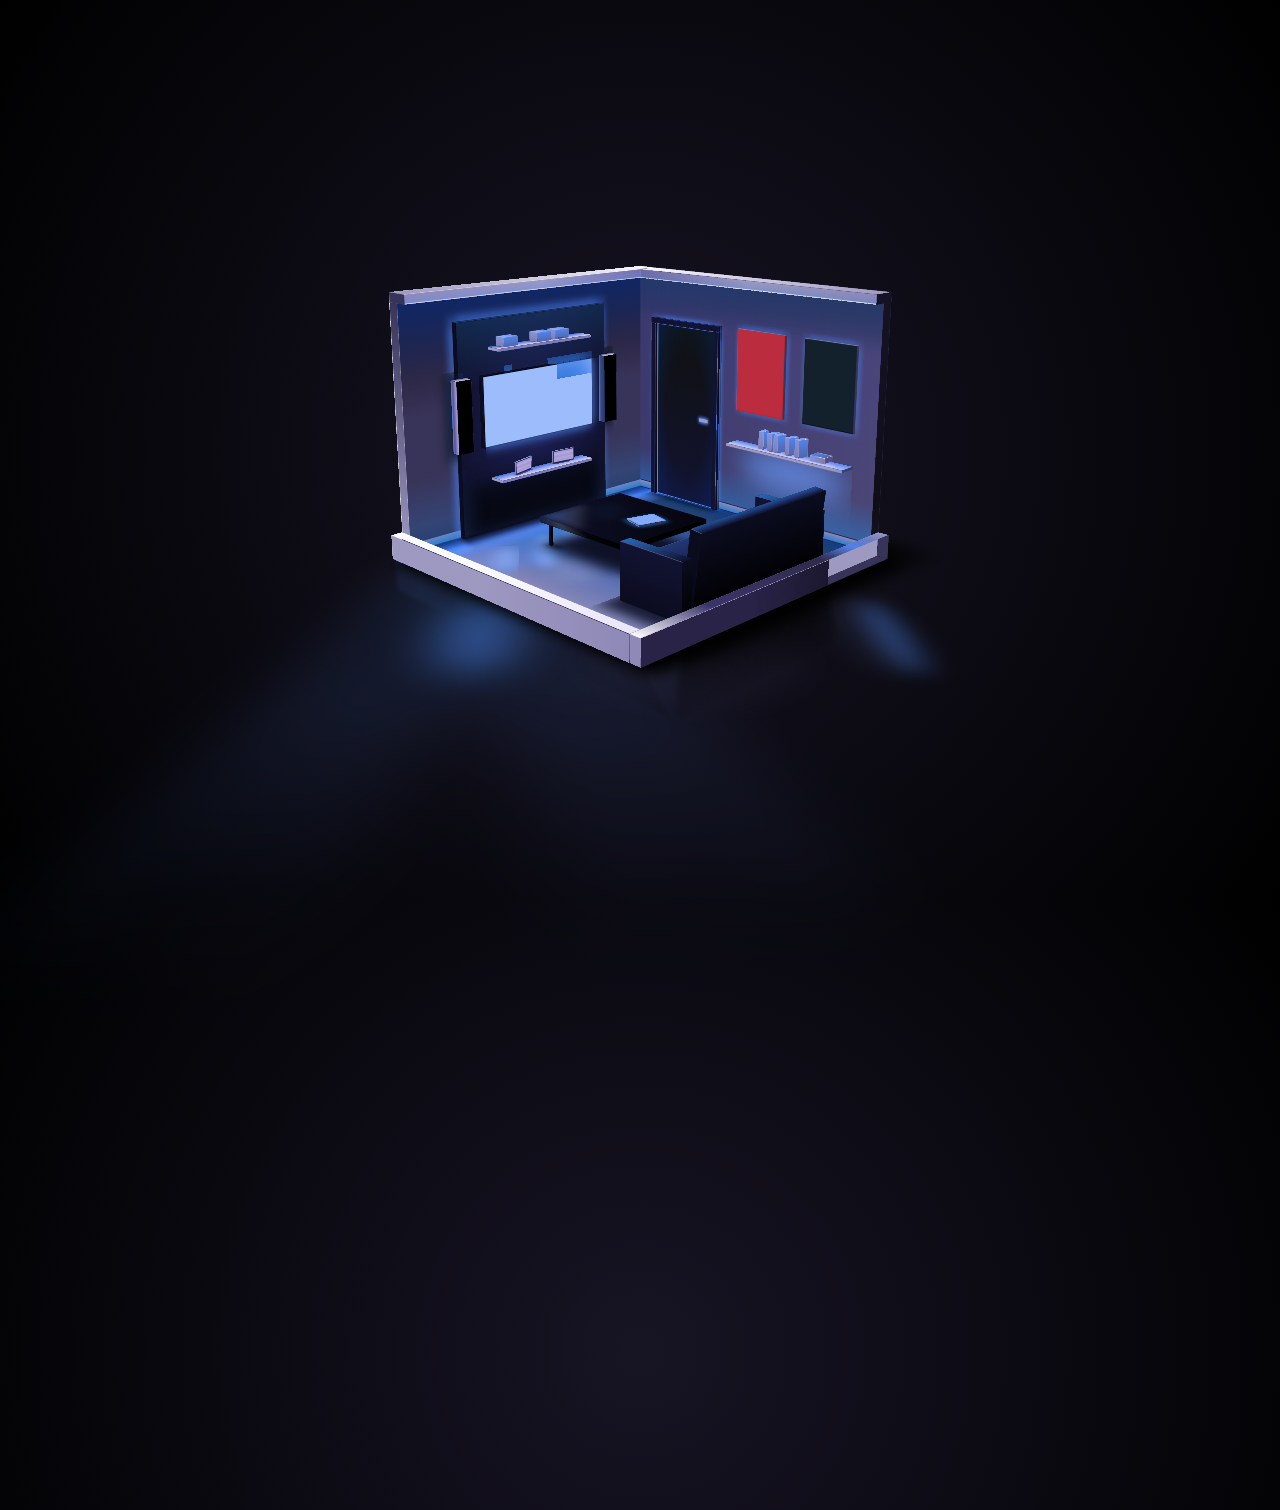
==== index.html @ 9983c325 "Actualizacion de estructura" ====
<!DOCTYPE html>
<html lang="en">
<head>
    <meta charset="UTF-8">
    <meta http-equiv="X-UA-Compatible" content="IE=edge">
    <meta name="viewport" content="width=device-width, initial-scale=1.0">
    <title> Bedroom </title>
    <link rel="stylesheet" href="style.css">
</head>

<body>
    <div class="house" id="h"> 
        <div class="h-lights">
          <div class="h-light"></div>
          <div class="h-light"></div>
          <div class="h-light"></div>
          <div class="h-light"></div>
          <div class="h-light"></div>
          <div class="h-light"></div>
        </div>
        <div class="h-shadow"></div>
        <div class="alt">
          <div class="alt__front face"> </div>
          <div class="alt__back face"> </div>
          <div class="alt__right face"> </div>
          <div class="alt__left face"> </div>
          <div class="alt__top face"> 
            <div class="light"></div>
            <div class="light"></div>
            <div class="light"></div>
            <div class="light"></div>
            <div class="light"></div>
            <div class="light"></div>
            <div class="light"></div>
            <div class="light"></div>
            <div class="light"></div>
          </div>
          <div class="alt__bottom face"> </div>
        </div>
        <div class="alb">
          <div class="alb__front face"> </div>
          <div class="alb__back face"> </div>
          <div class="alb__right face"> </div>
          <div class="alb__left face"> </div>
          <div class="alb__top face"> </div>
          <div class="alb__bottom face"> </div>
        </div>
        <div class="arb">
          <div class="arb__front face"> </div>
          <div class="arb__back face"> </div>
          <div class="arb__right face"> </div>
          <div class="arb__left face"> </div>
          <div class="arb__top face"> </div>
          <div class="arb__bottom face"> </div>
        </div>
        <div class="blt">
          <div class="blt__front face"> </div>
          <div class="blt__back face"> </div>
          <div class="blt__right face"> </div>
          <div class="blt__left face"> </div>
          <div class="blt__top face"> </div>
          <div class="blt__bottom face"> </div>
        </div>
        <div class="blt2">
          <div class="blt2__front face"> </div>
          <div class="blt2__back face"> </div>
          <div class="blt2__right face"> </div>
          <div class="blt2__left face"> </div>
          <div class="blt2__top face"> </div>
          <div class="blt2__bottom face"> </div>
        </div>
        <div class="blb">
          <div class="blb__front face"> </div>
          <div class="blb__back face"> </div>
          <div class="blb__right face"> </div>
          <div class="blb__left face"> </div>
          <div class="blb__top face"> </div>
          <div class="blb__bottom face"> </div>
        </div>
        <div class="blb2">
          <div class="blb2__front face"> </div>
          <div class="blb2__back face"> </div>
          <div class="blb2__right face"> </div>
          <div class="blb2__left face"> </div>
          <div class="blb2__top face"> </div>
          <div class="blb2__bottom face"> </div>
        </div>
        <div class="puerta-c">
          <div class="puerta">
            <div class="puerta__front face"> </div>
            <div class="puerta__back face"> </div>
            <div class="puerta__right face"> </div>
            <div class="puerta__left face"> </div>
            <div class="puerta__top face"> </div>
            <div class="puerta__bottom face"> </div>
          </div>
          <div class="puerta-l">
            <div class="puerta-l__front face"> </div>
            <div class="puerta-l__back face"> </div>
            <div class="puerta-l__right face"> </div>
            <div class="puerta-l__left face"> </div>
            <div class="puerta-l__top face"> </div>
            <div class="puerta-l__bottom face"> </div>
          </div>
          <div class="puerta-r">
            <div class="puerta-r__front face"> </div>
            <div class="puerta-r__back face"> </div>
            <div class="puerta-r__right face"> </div>
            <div class="puerta-r__left face"> </div>
            <div class="puerta-r__top face"> </div>
            <div class="puerta-r__bottom face"> </div>
          </div>
          <div class="puerta-t">
            <div class="puerta-t__front face"> </div>
            <div class="puerta-t__back face"> </div>
            <div class="puerta-t__right face"> </div>
            <div class="puerta-t__left face"> </div>
            <div class="puerta-t__top face"> </div>
            <div class="puerta-t__bottom face"> </div>
          </div>
        </div>
        <div class="cuadro-l">
          <div class="cuadro-l__front face"> </div>
          <div class="cuadro-l__back face"> </div>
          <div class="cuadro-l__right face"> </div>
          <div class="cuadro-l__left face"> </div>
          <div class="cuadro-l__top face"> </div>
          <div class="cuadro-l__bottom face"> </div>
        </div>
        <div class="cuadro-r">
          <div class="cuadro-r__front face"> </div>
          <div class="cuadro-r__back face"> </div>
          <div class="cuadro-r__right face"> </div>
          <div class="cuadro-r__left face"> </div>
          <div class="cuadro-r__top face"> </div>
          <div class="cuadro-r__bottom face"> </div>
        </div>
        <div class="librero">
          <div class="librero__front face"> </div>
          <div class="librero__back face"> </div>
          <div class="librero__right face"> </div>
          <div class="librero__left face"> </div>
          <div class="librero__top face"> </div>
          <div class="librero__bottom face">    </div>
        </div>
        <div class="libros"> 
          <div class="libro">
            <div class="libro__front face"> </div>
            <div class="libro__back face"> </div>
            <div class="libro__right face"> </div>
            <div class="libro__left face"> </div>
            <div class="libro__top face"> </div>
            <div class="libro__bottom face"> </div>
          </div>
          <div class="libro">
            <div class="libro__front face"> </div>
            <div class="libro__back face"> </div>
            <div class="libro__right face"> </div>
            <div class="libro__left face"> </div>
            <div class="libro__top face"> </div>
            <div class="libro__bottom face"> </div>
          </div>
          <div class="libro">
            <div class="libro__front face"> </div>
            <div class="libro__back face"> </div>
            <div class="libro__right face"> </div>
            <div class="libro__left face"> </div>
            <div class="libro__top face"> </div>
            <div class="libro__bottom face"> </div>
          </div>
          <div class="libro">
            <div class="libro__front face"> </div>
            <div class="libro__back face"> </div>
            <div class="libro__right face"> </div>
            <div class="libro__left face"> </div>
            <div class="libro__top face"> </div>
            <div class="libro__bottom face"> </div>
          </div>
          <div class="libro">
            <div class="libro__front face"> </div>
            <div class="libro__back face"> </div>
            <div class="libro__right face"> </div>
            <div class="libro__left face"> </div>
            <div class="libro__top face"> </div>
            <div class="libro__bottom face"> </div>
          </div>
          <div class="libro">
            <div class="libro__front face"> </div>
            <div class="libro__back face"> </div>
            <div class="libro__right face"> </div>
            <div class="libro__left face"> </div>
            <div class="libro__top face"> </div>
            <div class="libro__bottom face"> </div>
          </div>
        </div>
        <div class="fotos"> 
          <div class="foto">
            <div class="foto__front face"> </div>
            <div class="foto__back face"> </div>
            <div class="foto__right face"> </div>
            <div class="foto__left face"> </div>
            <div class="foto__top face"> </div>
            <div class="foto__bottom face"> </div>
          </div>
          <div class="foto">
            <div class="foto__front face"> </div>
            <div class="foto__back face"> </div>
            <div class="foto__right face"> </div>
            <div class="foto__left face"> </div>
            <div class="foto__top face"> </div>
            <div class="foto__bottom face"> </div>
          </div>
        </div>
        <div class="cajas"> 
          <div class="caja">
            <div class="caja__front face"> </div>
            <div class="caja__back face"> </div>
            <div class="caja__right face"> </div>
            <div class="caja__left face"> </div>
            <div class="caja__top face"> </div>
            <div class="caja__bottom face"> </div>
          </div>
          <div class="caja">
            <div class="caja__front face"> </div>
            <div class="caja__back face"> </div>
            <div class="caja__right face"> </div>
            <div class="caja__left face"> </div>
            <div class="caja__top face"> </div>
            <div class="caja__bottom face"> </div>
          </div>
          <div class="caja">
            <div class="caja__front face"> </div>
            <div class="caja__back face"> </div>
            <div class="caja__right face"> </div>
            <div class="caja__left face"> </div>
            <div class="caja__top face"> </div>
            <div class="caja__bottom face"> </div>
          </div>
        </div>
        <div class="tv">
          <div class="tv__front face"> </div>
          <div class="tv__back face"> </div>
          <div class="tv__right face"> </div>
          <div class="tv__left face"> </div>
          <div class="tv__top face"> </div>
          <div class="tv__bottom face"> </div>
        </div>
        <div class="repisa-t">
          <div class="repisa-t__front face"> </div>
          <div class="repisa-t__back face"> </div>
          <div class="repisa-t__right face"> </div>
          <div class="repisa-t__left face"> </div>
          <div class="repisa-t__top face"> </div>
          <div class="repisa-t__bottom face"> </div>
        </div>
        <div class="repisa-b">
          <div class="repisa-b__front face"> </div>
          <div class="repisa-b__back face"> </div>
          <div class="repisa-b__right face"> </div>
          <div class="repisa-b__left face"> </div>
          <div class="repisa-b__top face"> </div>
          <div class="repisa-b__bottom face"> </div>
        </div>
        <div class="bocina-l">
          <div class="bocina-l__front face"> </div>
          <div class="bocina-l__back face"> </div>
          <div class="bocina-l__right face"> </div>
          <div class="bocina-l__left face"> </div>
          <div class="bocina-l__top face"> </div>
          <div class="bocina-l__bottom face"> </div>
        </div>
        <div class="bocina-r">
          <div class="bocina-r__front face"> </div>
          <div class="bocina-r__back face"> </div>
          <div class="bocina-r__right face"> </div>
          <div class="bocina-r__left face"> </div>
          <div class="bocina-r__top face"> </div>
          <div class="bocina-r__bottom face"> </div>
        </div>
        <div class="muro">
          <div class="muro__front face"> </div>
          <div class="muro__back face"> </div>
          <div class="muro__right face"> </div>
          <div class="muro__left face"> </div>
          <div class="muro__top face"> </div>
          <div class="muro__bottom face"> </div>
        </div>
        <div class="sillon-c">
          <div class="sillon-b">
            <div class="sillon-b__front face"> </div>
            <div class="sillon-b__back face"> </div>
            <div class="sillon-b__right face"> </div>
            <div class="sillon-b__left face"> </div>
            <div class="sillon-b__top face"> </div>
            <div class="sillon-b__bottom face"> </div>
          </div>
          <div class="sillon-t">
            <div class="sillon-t__front face"> </div>
            <div class="sillon-t__back face"> </div>
            <div class="sillon-t__right face"> </div>
            <div class="sillon-t__left face"> </div>
            <div class="sillon-t__top face"> </div>
            <div class="sillon-t__bottom face"> </div>
          </div>
          <div class="sillon-l">
            <div class="sillon-l__front face"> </div>
            <div class="sillon-l__back face"> </div>
            <div class="sillon-l__right face"> </div>
            <div class="sillon-l__left face"> </div>
            <div class="sillon-l__top face"> </div>
            <div class="sillon-l__bottom face"> </div>
          </div>
          <div class="sillon-r">
            <div class="sillon-r__front face"> </div>
            <div class="sillon-r__back face"> </div>
            <div class="sillon-r__right face"> </div>
            <div class="sillon-r__left face"> </div>
            <div class="sillon-r__top face"> </div>
            <div class="sillon-r__bottom face"> </div>
          </div>
        </div>
        <div class="mesa-c">
          <div class="mesa">
            <div class="mesa__front face"> </div>
            <div class="mesa__back face"> </div>
            <div class="mesa__right face"> </div>
            <div class="mesa__left face"> </div>
            <div class="mesa__top face"> </div>
            <div class="mesa__bottom face"> </div>
          </div>
          <div class="mesa-p">
            <div class="mesa-p__front face"> </div>
            <div class="mesa-p__back face"> </div>
            <div class="mesa-p__right face"> </div>
            <div class="mesa-p__left face"> </div>
            <div class="mesa-p__top face"> </div>
            <div class="mesa-p__bottom face"> </div>
          </div>
          <div class="mesa-p">
            <div class="mesa-p__front face"> </div>
            <div class="mesa-p__back face"> </div>
            <div class="mesa-p__right face"> </div>
            <div class="mesa-p__left face"> </div>
            <div class="mesa-p__top face"> </div>
            <div class="mesa-p__bottom face"> </div>
          </div>
          <div class="mesa-p">
            <div class="mesa-p__front face"> </div>
            <div class="mesa-p__back face"> </div>
            <div class="mesa-p__right face"> </div>
            <div class="mesa-p__left face"> </div>
            <div class="mesa-p__top face"> </div>
            <div class="mesa-p__bottom face"> </div>
          </div>
          <div class="mesa-p">
            <div class="mesa-p__front face"> </div>
            <div class="mesa-p__back face"> </div>
            <div class="mesa-p__right face"> </div>
            <div class="mesa-p__left face"> </div>
            <div class="mesa-p__top face"> </div>
            <div class="mesa-p__bottom face"> </div>
          </div>
          <div class="mesa-shadow"></div>
        </div>
        <div class="tablet">
          <div class="tablet__front face"> </div>
          <div class="tablet__back face"> </div>
          <div class="tablet__right face"> </div>
          <div class="tablet__left face"> </div>
          <div class="tablet__top face"> </div>
          <div class="tablet__bottom face">    </div>
        </div>
      </div>

      <script src="script.js" defer></script>
</body>
</html>
---- style.css ----
*, *::after, *::before {
    margin: 0;
    padding: 0;
    box-sizing: border-box;
    user-select: none;
    transform-style: preserve-3d;
    -webkit-tap-highlight-color: transparent;
}
/* Generic */
body {
    display: flex;
    justify-content: center;
    align-items: center;
    width: 100%;
    height: 100vh;
    overflow: hidden;
    cursor: pointer;
    background-image: radial-gradient(circle, #171424, #000);
}
.face {
    position: absolute;
}
/***************/
.house {
    position: absolute;
    width: 28vw;
    height: 28vw;
    transform: perspective(90vw) rotateX(75deg) rotateZ(45deg) translateZ(-9vw);
}
.h-shadow {
    position: absolute;
    top: 0;
    left: 0;
    width: 100%;
    height: 100%;
    box-shadow: 1.5vw -3vw 3vw #000, 1.5vw 0.5vw 1.5vw #000;
}
.h-lights {
    position: absolute;
    top: 50%;
    left: 50%;
    transform: translateX(-50%) translateY(-50%);
    width: 45vw;
    height: 45vw;
}
.h-light {
    position: absolute;
}
.h-light:nth-of-type(1) {
    bottom: 5vw;
    right: 0;
    width: 14vw;
    height: 14vw;
    border-radius: 50%;
    background-image: radial-gradient(#1b182a, transparent);
    filter: blur(1vw);
}
.h-light:nth-of-type(2) {
    bottom: 18vw;
    right: -1vw;
    width: 2vw;
    height: 12vw;
    border-radius: 50%;
    transform: rotateZ(-50deg);
    background-image: radial-gradient(rgba(81, 137, 251, .45) 50%, rgba(40, 125, 210, .45), transparent);
    box-shadow: -1vw -1vw 2vw 1vw rgba(131, 171, 252, .1);
    filter: blur(1vw);
}
.h-light:nth-of-type(3) {
    bottom: -2vw;
    right: 17vw;
    width: 5vw;
    height: 12vw;
    border-radius: 50%;
    transform: rotateZ(-50deg);
    background-image: radial-gradient(rgba(81, 137, 251, .5) 50%, rgba(40, 125, 210, .5), transparent);
    filter: blur(2vw);
}
.h-light:nth-of-type(3)::before, .h-light:nth-of-type(3)::after {
    content: '';
    position: absolute;
    width: 200%;
    top: -6vw;
    height: 400%;
    background-image: linear-gradient(to bottom, rgba(40, 125, 210, .1), rgba(81, 137, 251, .1), transparent);
    border-top-left-radius: 10vw;
    border-top-right-radius: 10vw;
    filter: blur(1.5vw);
}
.h-light:nth-of-type(3)::before {
    right: -50%;
    transform-origin: top right;
    transform: rotateZ(15deg);
    box-shadow: -2vw -2vw 0 rgba(81, 137, 251, .075);
}
.h-light:nth-of-type(3)::after {
    left: -50%;
    transform-origin: top left;
    transform: rotateZ(-15deg);
    box-shadow: 2vw -2vw 0 rgba(81, 137, 251, .075);
}
.h-light:nth-of-type(4) {
    bottom: 5vw;
    left: 8vw;
    width: 28vw;
    height: 4vw;
    transform-origin: top left;
    transform: skewX(58deg);
    background-image: linear-gradient(to right, rgba(81, 137, 251, .075) 10%, transparent 25%, transparent, rgba(0, 0, 0, .15));
    filter: blur(0.25vw);
}
.h-light:nth-of-type(6) {
    bottom: 14vw;
    right: 2vw;
    width: 8vw;
    height: 16vw;
    transform-origin: bottom left;
    transform: skewY(49deg);
    background-image: linear-gradient(to left, rgba(0, 0, 0, .1), rgba(0, 0, 0, .7));
    filter: blur(0.35vw);
}
/***************/
/***************/
.alt {
    position: absolute;
    left: 0;
    top: 0;
    width: 27vw;
    height: 27vw;
}
.alt__front {
    width: 27vw;
    height: 0.5vw;
    transform-origin: bottom left;
    transform: rotateX(-90deg) translateZ(26.5vw);
}
.alt__back {
    width: 27vw;
    height: 0.5vw;
    transform-origin: top left;
    transform: rotateX(-90deg) rotateY(180deg) translateX(-27vw) translateY(-0.5vw);
}
.alt__right {
    width: 27vw;
    height: 0.5vw;
    transform-origin: top left;
    transform: rotateY(90deg) rotateZ(-90deg) translateZ(27vw) translateX(-27vw) translateY(-0.5vw);
}
.alt__left {
    width: 27vw;
    height: 0.5vw;
    transform-origin: top left;
    transform: rotateY(-90deg) rotateZ(90deg) translateY(-0.5vw);
}
.alt__top {
    width: 27vw;
    height: 27vw;
    transform-origin: top left;
    transform: translateZ(0.5vw);
}
.alt__bottom {
    width: 27vw;
    height: 27vw;
    transform-origin: top left;
    transform: rotateY(180deg) translateX(-27vw);
}
.alt__front {
    background-color: #9e99c1;
}
.alt__back {
    background-color: #383358;
}
.alt__right {
    background-color: #383358;
}
.alt__left {
    background-color: #fbfafe;
}
.alt__top {
    background-image: linear-gradient(to bottom, #0b0c1f, #383358, #9e99c1);
}
.alt__top .light:nth-of-type(1) {
    position: absolute;
    height: 100%;
    width: 100%;
    background-image: linear-gradient(to bottom, rgba(20, 61, 103, .75), rgba(81, 137, 251, .75), transparent);
}
.alt__top .light:nth-of-type(2) {
    position: absolute;
    left: 4vw;
    height: 100%;
    width: 6vw;
    background-image: linear-gradient(to bottom, transparent 20%, rgba(40, 125, 210, .75), rgba(81, 137, 251, .25) 80%);
    filter: blur(0.1vw);
}
.alt__top .light:nth-of-type(3) {
    position: absolute;
    bottom: 10vw;
    left: 5vw;
    width: 6vw;
    height: 3vw;
    border-radius: 50%;
    transform: rotateZ(42deg);
    background-image: radial-gradient(rgba(131, 171, 252, .75) 50%, rgba(32, 99, 167, .75));
    filter: blur(0.55vw);
}
.alt__top .light:nth-of-type(4) {
    position: absolute;
    bottom: 7vw;
    left: 4vw;
    width: 8.5vw;
    height: 2vw;
    border-radius: 50%;
    transform: rotateZ(40deg);
    background-image: radial-gradient(rgba(131, 171, 252, .75) 50%, rgba(32, 99, 167, .75));
    filter: blur(0.55vw);
}
.alt__top .light:nth-of-type(5) {
    position: absolute;
    bottom: 3.5vw;
    left: 4.5vw;
    width: 6vw;
    height: 2vw;
    border-radius: 50%;
    transform: rotateZ(40deg);
    background-image: radial-gradient(rgba(141, 178, 252, .75) 50%, rgba(32, 99, 167, .75));
    filter: blur(0.75vw);
}
.alt__top .light:nth-of-type(6) {
    position: absolute;
    bottom: 3vw;
    left: 0.5vw;
    width: 4vw;
    height: 2vw;
    border-radius: 50%;
    transform: rotateZ(40deg);
    background-image: radial-gradient(rgba(141, 178, 252, .75) 50%, rgba(32, 99, 167, .75));
    filter: blur(0.35vw);
}
.alt__top .light:nth-of-type(7) {
    position: absolute;
    bottom: 0;
    left: 0;
    width: 100%;
    height: 100%;
    background-image: linear-gradient(to right, #000, #5189fb 10%, transparent 20%);
}
.alt__top .light:nth-of-type(7)::before {
    content: '';
    position: absolute;
    width: 20%;
    height: 100%;
    background-image: linear-gradient(to right, rgba(5, 70, 199, .6), transparent 60%);
}
.alt__top .light:nth-of-type(7)::after {
    content: '';
    position: absolute;
    width: 100%;
    height: 20%;
    background-image: linear-gradient(to bottom, rgba(6, 78, 224, .5), transparent 60%);
}
.alt__top .light:nth-of-type(8) {
    position: absolute;
    bottom: 5vw;
    left: 10vw;
    width: 6vw;
    height: 4vw;
    border-radius: 50%;
    transform: rotateZ(40deg);
    background-image: radial-gradient(rgba(255, 255, 255, .1) 50%, rgba(128, 121, 174, .1));
    filter: blur(0.8vw);
}
.alt__bottom {
    background-color: #383358;
}
.alb {
    position: absolute;
    left: 0;
    bottom: 0;
    width: 27vw;
    height: 1vw;
}
.alb__front {
    width: 27vw;
    height: 2vw;
    transform-origin: bottom left;
    transform: rotateX(-90deg) translateZ(-1vw);
}
.alb__back {
    width: 27vw;
    height: 2vw;
    transform-origin: top left;
    transform: rotateX(-90deg) rotateY(180deg) translateX(-27vw) translateY(-2vw);
}
.alb__right {
    width: 1vw;
    height: 2vw;
    transform-origin: top left;
    transform: rotateY(90deg) rotateZ(-90deg) translateZ(27vw) translateX(-1vw) translateY(-2vw);
}
.alb__left {
    width: 1vw;
    height: 2vw;
    transform-origin: top left;
    transform: rotateY(-90deg) rotateZ(90deg) translateY(-2vw);
}
.alb__top {
    width: 27vw;
    height: 1vw;
    transform-origin: top left;
    transform: translateZ(2vw);
}
.alb__bottom {
    width: 27vw;
    height: 1vw;
    transform-origin: top left;
    transform: rotateY(180deg) translateX(-27vw);
}
.alb__front {
    background-image: linear-gradient(to right, #9e99c1 40%, #8f89b7);
}
.alb__back {
    background-color: #383358;
}
.alb__right {
    background-color: #383358;
}
.alb__left {
    background-color: #fbfafe;
}
.alb__top {
    background-image: linear-gradient(to right, #fbfafe 40%, #eae5fa);
}
.alb__bottom {
    background-color: #383358;
}
.arb {
    position: absolute;
    right: 0;
    bottom: 0;
    width: 1vw;
    height: 28vw;
}
.arb__front {
    width: 1vw;
    height: 2vw;
    transform-origin: bottom left;
    transform: rotateX(-90deg) translateZ(26vw);
}
.arb__back {
    width: 1vw;
    height: 2vw;
    transform-origin: top left;
    transform: rotateX(-90deg) rotateY(180deg) translateX(-1vw) translateY(-2vw);
}
.arb__right {
    width: 28vw;
    height: 2vw;
    transform-origin: top left;
    transform: rotateY(90deg) rotateZ(-90deg) translateZ(1vw) translateX(-28vw) translateY(-2vw);
}
.arb__left {
    width: 28vw;
    height: 2vw;
    transform-origin: top left;
    transform: rotateY(-90deg) rotateZ(90deg) translateY(-2vw);
}
.arb__top {
    width: 1vw;
    height: 28vw;
    transform-origin: top left;
    transform: translateZ(2vw);
}
.arb__bottom {
    width: 1vw;
    height: 28vw;
    transform-origin: top left;
    transform: rotateY(180deg) translateX(-1vw);
}
.arb__front {
    background-color: #8f89b7;
}
.arb__back {
    background-color: #383358;
}
.arb__right {
    background-image: linear-gradient(to right, #282347 40%, #0f0e17);
}
.arb__left {
    background-color: #9e99c1;
}
.arb__top {
    background-image: linear-gradient(to top, #fbfafe, #3b3469 25%, #2e2a48 75%, #9e99c1);
}
.arb__top::before {
    content: '';
    position: absolute;
    width: 100%;
    height: 30%;
    top: 0;
    background-image: linear-gradient(to bottom, transparent, rgba(81, 137, 251, .85), transparent);
}
.arb__bottom {
    background-color: #383358;
}
/***************/
/***************/
.blt {
    position: absolute;
    left: 0;
    top: 0;
    width: 1vw;
    height: 27vw;
    transform: translateZ(0.5vw);
}
.blt__front {
    width: 1vw;
    height: 20vw;
    transform-origin: bottom left;
    transform: rotateX(-90deg) translateZ(7vw);
}
.blt__back {
    width: 1vw;
    height: 20vw;
    transform-origin: top left;
    transform: rotateX(-90deg) rotateY(180deg) translateX(-1vw) translateY(-20vw);
}
.blt__right {
    width: 27vw;
    height: 20vw;
    transform-origin: top left;
    transform: rotateY(90deg) rotateZ(-90deg) translateZ(1vw) translateX(-27vw) translateY(-20vw);
}
.blt__left {
    width: 27vw;
    height: 20vw;
    transform-origin: top left;
    transform: rotateY(-90deg) rotateZ(90deg) translateY(-20vw);
}
.blt__top {
    width: 1vw;
    height: 27vw;
    transform-origin: top left;
    transform: translateZ(20vw);
}
.blt__bottom {
    width: 1vw;
    height: 27vw;
    transform-origin: top left;
    transform: rotateY(180deg) translateX(-1vw);
}
.blt__front {
    background-image: linear-gradient(to bottom, #383358, #9e99c1);
}
.blt__back {
    background-color: #383358;
}
.blt__right {
    background-image: linear-gradient(to bottom, #151225, #383358, #383358 90%, #242040);
}
.blt__right::before {
    content: '';
    position: absolute;
    bottom: 0;
    width: 100%;
    height: 0.75vw;
    background-image: linear-gradient(to bottom, #8f89b7, #287dd2);
    border-top: 0.1vw solid #282347;
    border-bottom: 0.1vw solid #282347;
}
.blt__right::after {
    content: '';
    position: absolute;
    width: 100%;
    height: 100%;
    background-image: linear-gradient(to bottom, rgba(6, 78, 224, .35), transparent 30%, transparent 70%, rgba(40, 125, 210, .35));
}
.blt__left {
    background-color: #fbfafe;
}
.blt__bottom {
    background-color: #383358;
}
.blt2 {
    position: absolute;
    left: 0;
    top: 0;
    width: 2vw;
    height: 27vw;
    transform: translateZ(20.5vw);
}
.blt2__front {
    width: 2vw;
    height: 0.75vw;
    transform-origin: bottom left;
    transform: rotateX(-90deg) translateZ(26.25vw);
}
.blt2__back {
    width: 2vw;
    height: 0.75vw;
    transform-origin: top left;
    transform: rotateX(-90deg) rotateY(180deg) translateX(-2vw) translateY(-0.75vw);
}
.blt2__right {
    width: 27vw;
    height: 0.75vw;
    transform-origin: top left;
    transform: rotateY(90deg) rotateZ(-90deg) translateZ(2vw) translateX(-27vw) translateY(-0.75vw);
}
.blt2__left {
    width: 27vw;
    height: 0.75vw;
    transform-origin: top left;
    transform: rotateY(-90deg) rotateZ(90deg) translateY(-0.75vw);
}
.blt2__top {
    width: 2vw;
    height: 27vw;
    transform-origin: top left;
    transform: translateZ(0.75vw);
}
.blt2__bottom {
    width: 2vw;
    height: 27vw;
    transform-origin: top left;
    transform: rotateY(180deg) translateX(-2vw);
}
.blt2__front {
    background-color: #383358;
}
.blt2__back {
    background-color: #383358;
}
.blt2__right {
    background-image: linear-gradient(to right, #8f89b7, #9e99c1, #7169a4);
}
.blt2__right::before {
    content: '';
    position: absolute;
    width: 100%;
    height: 100%;
    bottom: 0;
    border-bottom: 0.1vw solid rgba(251, 250, 254, .75);
    background-image: linear-gradient(to top, rgba(81, 137, 251, .35), transparent);
}
.blt2__left {
    background-color: #fbfafe;
}
.blt2__top {
    background-image: linear-gradient(to top, #9e99c1, #fbfafe);
}
.blt2__bottom {
    background-color: #383358;
}
.blb {
    position: absolute;
    left: 1vw;
    top: 0;
    width: 26vw;
    height: 1vw;
    transform: translateZ(0.5vw);
}
.blb__front {
    width: 26vw;
    height: 20vw;
    transform-origin: bottom left;
    transform: rotateX(-90deg) translateZ(-19vw);
}
.blb__back {
    width: 26vw;
    height: 20vw;
    transform-origin: top left;
    transform: rotateX(-90deg) rotateY(180deg) translateX(-26vw) translateY(-20vw);
}
.blb__right {
    width: 1vw;
    height: 20vw;
    transform-origin: top left;
    transform: rotateY(90deg) rotateZ(-90deg) translateZ(26vw) translateX(-1vw) translateY(-20vw);
}
.blb__left {
    width: 1vw;
    height: 20vw;
    transform-origin: top left;
    transform: rotateY(-90deg) rotateZ(90deg) translateY(-20vw);
}
.blb__top {
    width: 26vw;
    height: 1vw;
    transform-origin: top left;
    transform: translateZ(20vw);
}
.blb__bottom {
    width: 26vw;
    height: 1vw;
    transform-origin: top left;
    transform: rotateY(180deg) translateX(-26vw);
}
.blb__front {
    background-image: linear-gradient(to bottom, #4b4572, #595388 20%, #4b4572);
}
.blb__front::before {
    content: '';
    position: absolute;
    width: 100%;
    height: 100%;
    background-image: linear-gradient(to bottom, rgba(40, 125, 210, .25), transparent 20%, transparent 80%, rgba(40, 125, 210, .5)), linear-gradient(to right, rgba(31, 33, 88, .35), transparent), linear-gradient(to bottom, rgba(31, 33, 88, .35), transparent), linear-gradient(to bottom, rgba(0, 0, 0, .5), transparent 20%, transparent 80%, rgba(40, 125, 210, .25));
}
.blb__front::after {
    content: '';
    position: absolute;
    bottom: 0;
    width: 100%;
    height: 0.75vw;
    background-image: linear-gradient(to bottom, #8f89b7, #287dd2);
    border-top: 0.1vw solid #282347;
    border-bottom: 0.1vw solid #282347;
}
.blb__back {
    background-color: #383358;
}
.blb__right {
    background-image: linear-gradient(to bottom, #151225, #0f0e17 80%, #151225);
}
.blb__bottom {
    background-color: #383358;
}
.blb2 {
    position: absolute;
    left: 2vw;
    top: 0;
    width: 25vw;
    height: 1vw;
    transform: translateZ(20.5vw);
}
.blb2__front {
    width: 25vw;
    height: 0.75vw;
    transform-origin: bottom left;
    transform: rotateX(-90deg) translateZ(1.25vw);
}
.blb2__back {
    width: 25vw;
    height: 0.75vw;
    transform-origin: top left;
    transform: rotateX(-90deg) rotateY(180deg) translateX(-25vw) translateY(-0.75vw);
}
.blb2__right {
    width: 2vw;
    height: 0.75vw;
    transform-origin: top left;
    transform: rotateY(90deg) rotateZ(-90deg) translateZ(25vw) translateX(-2vw) translateY(-0.75vw);
}
.blb2__left {
    width: 2vw;
    height: 0.75vw;
    transform-origin: top left;
    transform: rotateY(-90deg) rotateZ(90deg) translateY(-0.75vw);
}
.blb2__top {
    width: 25vw;
    height: 2vw;
    transform-origin: top left;
    transform: translateZ(0.75vw);
}
.blb2__bottom {
    width: 25vw;
    height: 2vw;
    transform-origin: top left;
    transform: rotateY(180deg) translateX(-25vw);
}
.blb2__front {
    background-image: linear-gradient(to right, #7169a4, #9e99c1, #8f89b7);
}
.blb2__front::before {
    content: '';
    position: absolute;
    width: 100%;
    height: 100%;
    bottom: 0;
    border-bottom: 0.1vw solid rgba(251, 250, 254, .75);
    background-image: linear-gradient(to top, rgba(40, 125, 210, .25), transparent);
}
.blb2__back {
    background-color: #383358;
}
.blb2__right {
    background-color: #151225;
}
.blb2__left {
    background-color: #9e99c1;
}
.blb2__top {
    background-image: linear-gradient(to left, #9e99c1, #fbfafe);
}
.blb2__bottom {
    background-color: #383358;
}
/***************/
/***************/
.bocina-l, .bocina-r {
    position: absolute;
    left: 1.5vw;
    bottom: 5.25vw;
    width: 0.75vw;
    height: 1.5vw;
    transform: translateZ(8vw);
}
.bocina-l__front, .bocina-r__front {
    width: 0.75vw;
    height: 6vw;
    transform-origin: bottom left;
    transform: rotateX(-90deg) translateZ(-4.5vw);
}
.bocina-l__back, .bocina-r__back {
    width: 0.75vw;
    height: 6vw;
    transform-origin: top left;
    transform: rotateX(-90deg) rotateY(180deg) translateX(-0.75vw) translateY(-6vw);
}
.bocina-l__right, .bocina-r__right {
    width: 1.5vw;
    height: 6vw;
    transform-origin: top left;
    transform: rotateY(90deg) rotateZ(-90deg) translateZ(0.75vw) translateX(-1.5vw) translateY(-6vw);
}
.bocina-l__left, .bocina-r__left {
    width: 1.5vw;
    height: 6vw;
    transform-origin: top left;
    transform: rotateY(-90deg) rotateZ(90deg) translateY(-6vw);
}
.bocina-l__top, .bocina-r__top {
    width: 0.75vw;
    height: 1.5vw;
    transform-origin: top left;
    transform: translateZ(6vw);
}
.bocina-l__bottom, .bocina-r__bottom {
    width: 0.75vw;
    height: 1.5vw;
    transform-origin: top left;
    transform: rotateY(180deg) translateX(-0.75vw);
}
.bocina-l__right, .bocina-r__right {
    background-image: radial-gradient(#000, #000);
}
.bocina-l__top, .bocina-r__top {
    background-image: linear-gradient(to left, #d9d0f6, #9e99c1, #7169a4);
}
.bocina-l__bottom, .bocina-r__bottom {
    background-color: #383358;
}
.bocina-l__front {
    background-image: linear-gradient(to right, #5189fb, #595388 30%, #b7a5ed);
}
.bocina-l__back {
    background-image: linear-gradient(to right, #383358, #232038);
}
.bocina-l__back::before {
    content: '';
    position: absolute;
    width: 100%;
    height: 100%;
    background-image: linear-gradient(to right, rgba(81, 137, 251, .35) 65%, rgba(81, 137, 251, .95));
}
.bocina-l__left {
    background-color: #282347;
}
.bocina-l__left::before {
    content: '';
    position: absolute;
    top: -10%;
    left: 20%;
    width: 120%;
    height: 120%;
    background-image: linear-gradient(to left, rgba(7, 23, 39, .75), rgba(0, 0, 0, .75));
    filter: blur(0.5vw);
}
.bocina-r {
    top: 5.25vw;
}
.bocina-r__front {
    background-image: linear-gradient(to right, #383358, #0f0e17);
}
.bocina-r__front::before {
    content: '';
    position: absolute;
    width: 100%;
    height: 100%;
    background-image: linear-gradient(to left, rgba(81, 137, 251, .35) 65%, rgba(81, 137, 251, .95));
}
.bocina-r__back {
    background-image: linear-gradient(to right, #595388, #b7a5ed);
}
.bocina-r__left {
    background-color: #282347;
}
.bocina-r__left::before {
    content: '';
    position: absolute;
    top: -10%;
    left: -20%;
    width: 120%;
    height: 120%;
    background-image: linear-gradient(to right, rgba(7, 23, 39, .75), rgba(0, 0, 0, .75));
    filter: blur(0.5vw);
}
.repisa-t, .repisa-b {
    position: absolute;
    left: 1.5vw;
    top: 9vw;
    width: 1.5vw;
    height: 10vw;
    transform: translateZ(16vw);
}
.repisa-t__front, .repisa-b__front {
    width: 1.5vw;
    height: 0.25vw;
    transform-origin: bottom left;
    transform: rotateX(-90deg) translateZ(9.75vw);
}
.repisa-t__back, .repisa-b__back {
    width: 1.5vw;
    height: 0.25vw;
    transform-origin: top left;
    transform: rotateX(-90deg) rotateY(180deg) translateX(-1.5vw) translateY(-0.25vw);
}
.repisa-t__right, .repisa-b__right {
    width: 10vw;
    height: 0.25vw;
    transform-origin: top left;
    transform: rotateY(90deg) rotateZ(-90deg) translateZ(1.5vw) translateX(-10vw) translateY(-0.25vw);
}
.repisa-t__left, .repisa-b__left {
    width: 10vw;
    height: 0.25vw;
    transform-origin: top left;
    transform: rotateY(-90deg) rotateZ(90deg) translateY(-0.25vw);
}
.repisa-t__top, .repisa-b__top {
    width: 1.5vw;
    height: 10vw;
    transform-origin: top left;
    transform: translateZ(0.25vw);
}
.repisa-t__bottom, .repisa-b__bottom {
    width: 1.5vw;
    height: 10vw;
    transform-origin: top left;
    transform: rotateY(180deg) translateX(-1.5vw);
}
.repisa-t__front, .repisa-b__front {
    background-color: #9e99c1;
}
.repisa-t__back, .repisa-b__back {
    background-color: #fbfafe;
}
.repisa-t__right, .repisa-b__right {
    background-color: #8079ae;
}
.repisa-t__left, .repisa-b__left {
    background-color: #fbfafe;
}
.repisa-t__top, .repisa-b__top {
    background-color: #d9d0f6;
}
.repisa-t__top::before, .repisa-b__top::before {
    content: '';
    position: absolute;
    width: 100%;
    height: 100%;
    background-image: linear-gradient(to right, rgba(6, 78, 224, .75), transparent);
}
.repisa-t__bottom, .repisa-b__bottom {
    background-color: #383358;
}
.repisa-t__bottom::before, .repisa-b__bottom::before {
    content: '';
    position: absolute;
    width: 100%;
    height: 100%;
    background-image: linear-gradient(to right, rgba(6, 78, 224, .75), transparent);
}
.repisa-b {
    transform: translateZ(5vw);
}
.tv {
    position: absolute;
    left: 1.51vw;
    top: 8vw;
    width: 0.5vw;
    height: 12vw;
    transform: translateZ(8vw);
}
.tv__front {
    width: 0.5vw;
    height: 6vw;
    transform-origin: bottom left;
    transform: rotateX(-90deg) translateZ(6vw);
}
.tv__back {
    width: 0.5vw;
    height: 6vw;
    transform-origin: top left;
    transform: rotateX(-90deg) rotateY(180deg) translateX(-0.5vw) translateY(-6vw);
}
.tv__right {
    width: 12vw;
    height: 6vw;
    transform-origin: top left;
    transform: rotateY(90deg) rotateZ(-90deg) translateZ(0.5vw) translateX(-12vw) translateY(-6vw);
}
.tv__left {
    width: 12vw;
    height: 6vw;
    transform-origin: top left;
    transform: rotateY(-90deg) rotateZ(90deg) translateY(-6vw);
}
.tv__top {
    width: 0.5vw;
    height: 12vw;
    transform-origin: top left;
    transform: translateZ(6vw);
}
.tv__bottom {
    width: 0.5vw;
    height: 12vw;
    transform-origin: top left;
    transform: rotateY(180deg) translateX(-0.5vw);
}
.tv__front {
    background-color: #0b0c1f;
}
.tv__back {
    background-color: #0b0c1f;
}
.tv__right {
    background-color: #9cbcfc;
    border: 0.125vw solid #000;
    animation: pantalla-tv 0.25s infinite alternate;
}
.tv__right::before {
    content: '';
    position: absolute;
    width: 100%;
    height: 100%;
    box-shadow: 0.125vw 0.125vw 1vw rgba(81, 137, 251, .5), -0.125vw 0.125vw 1vw rgba(81, 137, 251, .5), 0.125vw -0.125vw 1vw rgba(81, 137, 251, .5), -0.125vw -0.125vw 1vw rgba(81, 137, 251, .5);
    background-image: url('https://rawcdn.githack.com/ricardoolivaalonso/Codepen/43200238c3177b02a97423fa6cc23f8bfcc5c105/Room/gif.gif');
    background-size: cover;
    background-repeat: no-repeat;
    background-position: bottom;
    opacity: 0.8;
}
.tv__left {
    display: flex;
    justify-content: center;
    align-items: center;
    background-color: #0b0c1f;
}
.tv__left::before {
    content: '';
    position: absolute;
    width: 13vw;
    height: 7vw;
    background-image: radial-gradient(rgba(36, 112, 188, .95), rgba(56, 121, 250, .95));
    filter: blur(1.25vw);
    animation: luz-tv 0.25s infinite alternate;
}
.tv__top {
    background-color: #0b0c1f;
}
.tv__bottom {
    background-color: #0b0c1f;
}
.librero {
    position: absolute;
    left: 13vw;
    top: 1vw;
    width: 12vw;
    height: 0.5vw;
    transform: translateZ(7vw);
}
.librero__front {
    width: 12vw;
    height: 0.25vw;
    transform-origin: bottom left;
    transform: rotateX(-90deg) translateZ(1.25vw);
}
.librero__back {
    width: 12vw;
    height: 0.25vw;
    transform-origin: top left;
    transform: rotateX(-90deg) rotateY(180deg) translateX(-12vw) translateY(-0.25vw);
}
.librero__right {
    width: 1.5vw;
    height: 0.25vw;
    transform-origin: top left;
    transform: rotateY(90deg) rotateZ(-90deg) translateZ(12vw) translateX(-1.5vw) translateY(-0.25vw);
}
.librero__left {
    width: 1.5vw;
    height: 0.25vw;
    transform-origin: top left;
    transform: rotateY(-90deg) rotateZ(90deg) translateY(-0.25vw);
}
.librero__top {
    width: 12vw;
    height: 1.5vw;
    transform-origin: top left;
    transform: translateZ(0.25vw);
}
.librero__bottom {
    width: 12vw;
    height: 1.5vw;
    transform-origin: top left;
    transform: rotateY(180deg) translateX(-12vw);
}
.librero__front {
    background-color: #9e99c1;
}
.librero__back {
    background-color: #383358;
}
.librero__back::before {
    content: '';
    position: absolute;
    width: 100%;
    height: 4vw;
    border-radius: 50%;
    background-image: radial-gradient(rgba(106, 154, 251, .7) 50%, rgba(32, 99, 167, .6), transparent);
    filter: blur(1.25vw);
}
.librero__right {
    background-color: #383358;
}
.librero__left {
    background-color: #9e99c1;
}
.librero__top {
    background-color: #d9d0f6;
}
.librero__top::before {
    content: '';
    position: absolute;
    width: 100%;
    height: 100%;
    background-image: linear-gradient(to bottom, rgba(31, 104, 249, .75), transparent);
}
.librero__bottom {
    background-color: #383358;
}
.librero__bottom::before {
    content: '';
    position: absolute;
    width: 100%;
    height: 100%;
    background-image: linear-gradient(to bottom, rgba(31, 104, 249, .75), transparent);
}
.libros {
    position: absolute;
}
.libro {
    position: absolute;
    top: 1vw;
    width: 0.5vw;
    height: 1vw;
    transform: translateZ(7.25vw);
}
.libro__front {
    width: 0.5vw;
    height: 1.5vw;
    transform-origin: bottom left;
    transform: rotateX(-90deg) translateZ(-0.5vw);
}
.libro__back {
    width: 0.5vw;
    height: 1.5vw;
    transform-origin: top left;
    transform: rotateX(-90deg) rotateY(180deg) translateX(-0.5vw) translateY(-1.5vw);
}
.libro__right {
    width: 1vw;
    height: 1.5vw;
    transform-origin: top left;
    transform: rotateY(90deg) rotateZ(-90deg) translateZ(0.5vw) translateX(-1vw) translateY(-1.5vw);
}
.libro__left {
    width: 1vw;
    height: 1.5vw;
    transform-origin: top left;
    transform: rotateY(-90deg) rotateZ(90deg) translateY(-1.5vw);
}
.libro__top {
    width: 0.5vw;
    height: 1vw;
    transform-origin: top left;
    transform: translateZ(1.5vw);
}
.libro__bottom {
    width: 0.5vw;
    height: 1vw;
    transform-origin: top left;
    transform: rotateY(180deg) translateX(-0.5vw);
}
.libro__front {
    background-image: linear-gradient(to bottom, #9e99c1, #8079ae);
}
.libro__front::before {
    content: '';
    position: absolute;
    width: 100%;
    height: 100%;
    background-image: linear-gradient(to bottom, rgba(81, 137, 251, .4), transparent);
}
.libro__back {
    background-color: #fbfafe;
}
.libro__right {
    background-color: #645c98;
}
.libro__right::before {
    content: '';
    position: absolute;
    width: 100%;
    height: 100%;
    background-image: linear-gradient(to bottom, rgba(81, 137, 251, .85), rgba(40, 125, 210, .35));
}
.libro__left {
    background-color: #9e99c1;
}
.libro__top {
    background-color: #d9d0f6;
}
.libro__top::before {
    content: '';
    position: absolute;
    width: 100%;
    height: 100%;
    background-image: linear-gradient(to bottom, rgba(81, 137, 251, .85), rgba(40, 125, 210, .35));
}
.libro__bottom {
    background-color: #554d85;
}
.libro:nth-of-type(1) {
    left: 16vw;
    transform-origin: left;
    transform: translateZ(7.25vw) rotateZ(-10deg);
}
.libro:nth-of-type(2) {
    left: 17vw;
    transform: translateZ(7.25vw) rotateZ(2deg);
}
.libro:nth-of-type(3) {
    left: 17.75vw;
    transform: translateZ(7.25vw) rotateZ(5deg);
}
.libro:nth-of-type(4) {
    left: 19vw;
    transform-origin: left;
    transform: translateZ(7.25vw) rotateZ(10deg);
}
.libro:nth-of-type(5) {
    left: 20vw;
    transform-origin: left;
    transform: translateZ(7.25vw) rotateZ(10deg);
}
.libro:nth-of-type(6) {
    left: 23vw;
    transform-origin: left;
    transform: translateZ(7.25vw) rotateY(-90deg);
}
.fotos {
    position: absolute;
}
.foto {
    position: absolute;
    width: 0.125vw;
    height: 2vw;
    left: 2vw;
    top: 11vw;
    transform: translateZ(5.26vw);
}
.foto__front {
    width: 0.125vw;
    height: 1.125vw;
    transform-origin: bottom left;
    transform: rotateX(-90deg) translateZ(1.125vw);
}
.foto__back {
    width: 0.125vw;
    height: 1.125vw;
    transform-origin: top left;
    transform: rotateX(-90deg) rotateY(180deg) translateX(-0.125vw) translateY(-1.125vw);
}
.foto__right {
    width: 2.25vw;
    height: 1.125vw;
    transform-origin: top left;
    transform: rotateY(90deg) rotateZ(-90deg) translateZ(0.125vw) translateX(-2.25vw) translateY(-1.125vw);
}
.foto__left {
    width: 2.25vw;
    height: 1.125vw;
    transform-origin: top left;
    transform: rotateY(-90deg) rotateZ(90deg) translateY(-1.125vw);
}
.foto__top {
    width: 0.125vw;
    height: 2.25vw;
    transform-origin: top left;
    transform: translateZ(1.125vw);
}
.foto__bottom {
    width: 0.125vw;
    height: 2.25vw;
    transform-origin: top left;
    transform: rotateY(180deg) translateX(-0.125vw);
}
.foto__front {
    background-image: linear-gradient(to bottom, #9e99c1, #8079ae);
}
.foto__front::before {
    content: '';
    position: absolute;
    width: 100%;
    height: 100%;
    background-image: linear-gradient(to bottom, rgba(81, 137, 251, .4), transparent);
}
.foto__back {
    background-color: #fbfafe;
}
.foto__right {
    display: flex;
    justify-content: center;
    align-items: center;
    background-color: #8f89b7;
    border: 0.15vw solid #1f2158;
}
.foto__right::before {
    content: '';
    position: absolute;
    width: 100%;
    height: 100%;
    background-image: repeating-linear-gradient(to bottom, #9e99c1 0.1vw, #b7a5ed 0.2vw);
}
.foto__left {
    background-color: #9e99c1;
}
.foto__top {
    background-color: #d9d0f6;
}
.foto__top::before {
    content: '';
    position: absolute;
    width: 100%;
    height: 100%;
    background-image: linear-gradient(to bottom, rgba(81, 137, 251, .85), rgba(40, 125, 210, .35));
}
.foto__bottom {
    background-color: #595388;
}
.foto__bottom::before {
    content: '';
    position: absolute;
    right: -100%;
    width: 400%;
    height: 100%;
    background-color: rgba(11, 12, 31, .75);
    filter: blur(0.15vw);
}
.foto:nth-of-type(1) {
    top: 10.5vw;
    transform: translateZ(5.26vw) rotateZ(5deg);
}
.foto:nth-of-type(2) {
    top: 15vw;
    transform: translateZ(5.26vw) rotateZ(-15deg);
}
.cajas {
    position: absolute;
}
.caja {
    position: absolute;
    width: 1vw;
    height: 1.5vw;
    left: 2vw;
    transform: translateZ(16.35vw);
}
.caja__front {
    width: 1vw;
    height: 0.75vw;
    transform-origin: bottom left;
    transform: rotateX(-90deg) translateZ(0.75vw);
}
.caja__back {
    width: 1vw;
    height: 0.75vw;
    transform-origin: top left;
    transform: rotateX(-90deg) rotateY(180deg) translateX(-1vw) translateY(-0.75vw);
}
.caja__right {
    width: 1.5vw;
    height: 0.75vw;
    transform-origin: top left;
    transform: rotateY(90deg) rotateZ(-90deg) translateZ(1vw) translateX(-1.5vw) translateY(-0.75vw);
}
.caja__left {
    width: 1.5vw;
    height: 0.75vw;
    transform-origin: top left;
    transform: rotateY(-90deg) rotateZ(90deg) translateY(-0.75vw);
}
.caja__top {
    width: 1vw;
    height: 1.5vw;
    transform-origin: top left;
    transform: translateZ(0.75vw);
}
.caja__bottom {
    width: 1vw;
    height: 1.5vw;
    transform-origin: top left;
    transform: rotateY(180deg) translateX(-1vw);
}
.caja__front {
    background-image: linear-gradient(to bottom, #9e99c1, #8079ae);
}
.caja__front::before {
    content: '';
    position: absolute;
    width: 100%;
    height: 100%;
    background-image: linear-gradient(to bottom, rgba(81, 137, 251, .4), transparent);
}
.caja__back {
    background-color: #9e99c1;
}
.caja__right {
    background-color: #645c98;
}
.caja__right::before {
    content: '';
    position: absolute;
    width: 100%;
    height: 100%;
    background-image: linear-gradient(to bottom, rgba(81, 137, 251, .85), rgba(40, 125, 210, .35));
}
.caja__left {
    background-color: #9e99c1;
}
.caja__top {
    background-color: #d9d0f6;
}
.caja__top::before {
    content: '';
    position: absolute;
    width: 100%;
    height: 100%;
    background-image: linear-gradient(to bottom, rgba(81, 137, 251, .85), rgba(40, 125, 210, .35));
}
.caja__bottom {
    background-color: #595388;
}
.caja__bottom::before {
    content: '';
    position: absolute;
    right: -50%;
    width: 150%;
    height: 120%;
    background-color: rgba(31, 33, 88, .5);
    filter: blur(0.15vw);
}
.caja:nth-of-type(1) {
    top: 11.6vw;
}
.caja:nth-of-type(2) {
    top: 13.5vw;
}
.caja:nth-of-type(3) {
    top: 17vw;
}
.cuadro-l, .cuadro-r {
    position: absolute;
    left: 13vw;
    top: 1vw;
    width: 5vw;
    height: 0.5vw;
    transform: translateZ(10vw);
}
.cuadro-l__front, .cuadro-r__front {
    width: 5vw;
    height: 7vw;
    transform-origin: bottom left;
    transform: rotateX(-90deg) translateZ(-6.75vw);
}
.cuadro-l__back, .cuadro-r__back {
    width: 5vw;
    height: 7vw;
    transform-origin: top left;
    transform: rotateX(-90deg) rotateY(180deg) translateX(-5vw) translateY(-7vw);
}
.cuadro-l__right, .cuadro-r__right {
    width: 0.25vw;
    height: 7vw;
    transform-origin: top left;
    transform: rotateY(90deg) rotateZ(-90deg) translateZ(5vw) translateX(-0.25vw) translateY(-7vw);
}
.cuadro-l__left, .cuadro-r__left {
    width: 0.25vw;
    height: 7vw;
    transform-origin: top left;
    transform: rotateY(-90deg) rotateZ(90deg) translateY(-7vw);
}
.cuadro-l__top, .cuadro-r__top {
    width: 5vw;
    height: 0.25vw;
    transform-origin: top left;
    transform: translateZ(7vw);
}
.cuadro-l__bottom, .cuadro-r__bottom {
    width: 5vw;
    height: 0.25vw;
    transform-origin: top left;
    transform: rotateY(180deg) translateX(-5vw);
}
.cuadro-l__front, .cuadro-r__front {
    background-repeat: no-repeat;
    background-size: contain;
    background-position: center;
}
.cuadro-l__back, .cuadro-r__back {
    background-color: #383358;
    box-shadow: 0.35vw 0.35vw 0.35vw rgba(81, 137, 251, .2), -0.35vw 0.35vw 0.35vw rgba(81, 137, 251, .2), -0.35vw -0.35vw 0.35vw rgba(81, 137, 251, .2), 0.35vw -0.35vw 0.35vw rgba(81, 137, 251, .2);
}
.cuadro-l__right, .cuadro-r__right {
    background-color: #383358;
}
.cuadro-l__left, .cuadro-r__left {
    background-color: #9e99c1;
}
.cuadro-l__top, .cuadro-r__top {
    background-color: #9e99c1;
}
.cuadro-l__bottom, .cuadro-r__bottom {
    background-color: #383358;
}
.cuadro-l__front {
    background-image: url('https://rawcdn.githack.com/ricardoolivaalonso/Codepen/43200238c3177b02a97423fa6cc23f8bfcc5c105/Room/cuadro-1.jpg');
    background-color: #d51e24;
    border: 1vw solid #d51e24;
}
.cuadro-l__front::before {
    content: '';
    position: absolute;
    top: -1vw;
    left: -1vw;
    width: 5vw;
    height: 7vw;
    background-origin: padding-box;
    background-image: linear-gradient(to bottom, rgba(40, 125, 210, .15), rgba(40, 125, 210, .15));
}
.cuadro-r {
    left: 20vw;
}
.cuadro-r__front {
    background-image: url('https://rawcdn.githack.com/ricardoolivaalonso/Codepen/43200238c3177b02a97423fa6cc23f8bfcc5c105/Room/cuadro-2.jpg');
    background-color: #0f1110;
    border: 0.5vw solid #0f1110;
}
.cuadro-r__front::before {
    content: '';
    position: absolute;
    top: -0.5vw;
    left: -0.5vw;
    width: 5vw;
    height: 7vw;
    background-origin: padding-box;
    background-image: linear-gradient(to bottom, rgba(40, 125, 210, .15), rgba(40, 125, 210, .15));
}
.puerta-c {
    position: absolute;
    left: 3vw;
    top: 1vw;
    width: 8vw;
    height: 0.5vw;
    transform: translateZ(0.5vw);
}
.puerta-c::before {
    content: '';
    position: absolute;
    width: 100%;
    height: 200%;
    background-color: rgba(0, 0, 0, .65);
    filter: blur(0.5vw);
}
.puerta {
    position: absolute;
    left: 0.5vw;
    top: 0;
    width: 7vw;
    height: 0.5vw;
}
.puerta__front {
    width: 7vw;
    height: 16vw;
    transform-origin: bottom left;
    transform: rotateX(-90deg) translateZ(-15.75vw);
}
.puerta__back {
    width: 7vw;
    height: 16vw;
    transform-origin: top left;
    transform: rotateX(-90deg) rotateY(180deg) translateX(-7vw) translateY(-16vw);
}
.puerta__right {
    width: 0.25vw;
    height: 16vw;
    transform-origin: top left;
    transform: rotateY(90deg) rotateZ(-90deg) translateZ(7vw) translateX(-0.25vw) translateY(-16vw);
}
.puerta__left {
    width: 0.25vw;
    height: 16vw;
    transform-origin: top left;
    transform: rotateY(-90deg) rotateZ(90deg) translateY(-16vw);
}
.puerta__top {
    width: 7vw;
    height: 0.25vw;
    transform-origin: top left;
    transform: translateZ(16vw);
}
.puerta__bottom {
    width: 7vw;
    height: 0.25vw;
    transform-origin: top left;
    transform: rotateY(180deg) translateX(-7vw);
}
.puerta__front {
    background-image: linear-gradient(to bottom, #0f1110, #121332);
    border: 0.125vw solid #5189fb;
}
.puerta__front::before {
    content: '';
    position: absolute;
    width: 100%;
    height: 100%;
    background-image: radial-gradient(transparent 50%, rgba(4, 61, 174, .25));
    box-shadow: 0.65vw 0.65vw 0.5vw rgba(81, 137, 251, .6), -0.65vw 0.65vw 0.5vw rgba(81, 137, 251, .6), -0.65vw -0.65vw 0.5vw rgba(81, 137, 251, .6), 0.65vw -0.65vw 0.5vw rgba(81, 137, 251, .6);
}
.puerta__front::after {
    content: '';
    position: absolute;
    top: 50%;
    right: 0.75vw;
    width: 1vw;
    height: 0.25vw;
    background-color: #9e99c1;
    box-shadow: 0.125vw 0.125vw 0.25vw rgba(81, 137, 251, .6), -0.125vw 0.125vw 0.25vw rgba(81, 137, 251, .6), -0.125vw -0.125vw 0.25vw rgba(81, 137, 251, .6), 0.125vw -0.125vw 0.25vw rgba(81, 137, 251, .6);
}
.puerta-l, .puerta-r {
    position: absolute;
    left: 0;
    top: 0;
    width: 0.5vw;
    height: 0.5vw;
}
.puerta-l__front, .puerta-r__front {
    width: 0.5vw;
    height: 16vw;
    transform-origin: bottom left;
    transform: rotateX(-90deg) translateZ(-15.5vw);
}
.puerta-l__back, .puerta-r__back {
    width: 0.5vw;
    height: 16vw;
    transform-origin: top left;
    transform: rotateX(-90deg) rotateY(180deg) translateX(-0.5vw) translateY(-16vw);
}
.puerta-l__right, .puerta-r__right {
    width: 0.5vw;
    height: 16vw;
    transform-origin: top left;
    transform: rotateY(90deg) rotateZ(-90deg) translateZ(0.5vw) translateX(-0.5vw) translateY(-16vw);
}
.puerta-l__left, .puerta-r__left {
    width: 0.5vw;
    height: 16vw;
    transform-origin: top left;
    transform: rotateY(-90deg) rotateZ(90deg) translateY(-16vw);
}
.puerta-l__top, .puerta-r__top {
    width: 0.5vw;
    height: 0.5vw;
    transform-origin: top left;
    transform: translateZ(16vw);
}
.puerta-l__bottom, .puerta-r__bottom {
    width: 0.5vw;
    height: 0.5vw;
    transform-origin: top left;
    transform: rotateY(180deg) translateX(-0.5vw);
}
.puerta-l__front, .puerta-r__front {
    background-color: #121332;
}
.puerta-l__back, .puerta-r__back {
    background-color: #0b0c1f;
}
.puerta-l__right, .puerta-r__right {
    background-color: #0b0c1f;
}
.puerta-l__left, .puerta-r__left {
    background-color: #121332;
}
.puerta-l__bottom, .puerta-r__bottom {
    background-color: #0b0c1f;
}
.puerta-r {
    left: calc(100% - .5vw);
}
.puerta-t {
    left: 0;
    top: 0;
    width: 8vw;
    height: 0.5vw;
    transform: translateZ(16vw);
}
.puerta-t__front {
    width: 8vw;
    height: 0.5vw;
    transform-origin: bottom left;
    transform: rotateX(-90deg) translateZ(0vw);
}
.puerta-t__back {
    width: 8vw;
    height: 0.5vw;
    transform-origin: top left;
    transform: rotateX(-90deg) rotateY(180deg) translateX(-8vw) translateY(-0.5vw);
}
.puerta-t__right {
    width: 0.5vw;
    height: 0.5vw;
    transform-origin: top left;
    transform: rotateY(90deg) rotateZ(-90deg) translateZ(8vw) translateX(-0.5vw) translateY(-0.5vw);
}
.puerta-t__left {
    width: 0.5vw;
    height: 0.5vw;
    transform-origin: top left;
    transform: rotateY(-90deg) rotateZ(90deg) translateY(-0.5vw);
}
.puerta-t__top {
    width: 8vw;
    height: 0.5vw;
    transform-origin: top left;
    transform: translateZ(0.5vw);
}
.puerta-t__bottom {
    width: 8vw;
    height: 0.5vw;
    transform-origin: top left;
    transform: rotateY(180deg) translateX(-8vw);
}
.puerta-t__front {
    background-color: #121332;
}
.puerta-t__back {
    background-color: #0b0c1f;
}
.puerta-t__right {
    background-color: #0b0c1f;
}
.puerta-t__left {
    background-color: #121332;
}
.puerta-t__top {
    background-color: #1f2158;
}
.puerta-t__bottom {
    background-color: #0b0c1f;
}
.muro {
    position: absolute;
    left: 1vw;
    top: 6vw;
    width: 0.5vw;
    height: 16vw;
    transform: translateZ(0.51vw);
}
.muro__front {
    width: 0.5vw;
    height: 18vw;
    transform-origin: bottom left;
    transform: rotateX(-90deg) translateZ(-2vw);
}
.muro__back {
    width: 0.5vw;
    height: 18vw;
    transform-origin: top left;
    transform: rotateX(-90deg) rotateY(180deg) translateX(-0.5vw) translateY(-18vw);
}
.muro__right {
    width: 16vw;
    height: 18vw;
    transform-origin: top left;
    transform: rotateY(90deg) rotateZ(-90deg) translateZ(0.5vw) translateX(-16vw) translateY(-18vw);
}
.muro__left {
    width: 16vw;
    height: 18vw;
    transform-origin: top left;
    transform: rotateY(-90deg) rotateZ(90deg) translateY(-18vw);
}
.muro__top {
    width: 0.5vw;
    height: 16vw;
    transform-origin: top left;
    transform: translateZ(18vw);
}
.muro__bottom {
    width: 0.5vw;
    height: 16vw;
    transform-origin: top left;
    transform: rotateY(180deg) translateX(-0.5vw);
}
.muro__front {
    background-color: #0b0c1f;
}
.muro__back {
    background-color: #0b0c1f;
}
.muro__right {
    display: flex;
    justify-content: center;
    background-image: radial-gradient(circle, #1f2158, #0b0c1f);
    overflow: hidden;
}
.muro__right::before {
    content: '';
    position: absolute;
    width: 100%;
    height: 100%;
    background-image: linear-gradient(to bottom, rgba(40, 125, 210, .25), transparent 30%, transparent 70%, rgba(40, 125, 210, .15));
}
.muro__right::after {
    content: '';
    position: absolute;
    bottom: 0;
    left: 5%;
    width: 90%;
    height: 25%;
    background-image: linear-gradient(to bottom, rgba(4, 5, 13, .75), rgba(4, 5, 13, .95));
    filter: blur(0.75vw);
}
.muro__left {
    background-color: #0b0c1f;
    box-shadow: 0.5vw 0.5vw 0.6vw rgba(81, 137, 251, .3), 0.5vw -0.5vw 0.6vw rgba(81, 137, 251, .3), -0.5vw 0.5vw 0.6vw rgba(81, 137, 251, .3), -0.5vw -0.5vw 0.6vw rgba(81, 137, 251, .3);
}
.muro__top {
    background-color: #0b0c1f;
}
.muro__top::before {
    content: '';
    position: absolute;
    width: 100%;
    height: 100%;
    bottom: 0;
    background-image: linear-gradient(to left, rgba(40, 125, 210, .5), rgba(81, 137, 251, .25));
}
.muro__bottom {
    background-color: #0b0c1f;
}
.muro__bottom::before {
    content: '';
    position: absolute;
    top: 0;
    right: 0;
    width: 5vw;
    height: 100%;
    background-image: linear-gradient(to left, #0b0c1f, transparent 50%);
    transform-origin: right bottom;
    transform: skewY(-20deg);
    filter: blur(0.25vw);
}
.sillon-c {
    position: absolute;
    right: 2vw;
    bottom: 6vw;
    width: 6vw;
    height: 16vw;
    transform: translateZ(0.5vw);
}
.sillon-c::before {
    content: '';
    position: absolute;
    top: -10%;
    left: -10%;
    width: 120%;
    height: 120%;
    background-color: rgba(11, 12, 31, .85);
    filter: blur(0.75vw);
}
.sillon-b {
    position: absolute;
    left: 0;
    top: 1vw;
    width: 6vw;
    height: 14vw;
}
.sillon-b__front {
    width: 6vw;
    height: 3vw;
    transform-origin: bottom left;
    transform: rotateX(-90deg) translateZ(11vw);
}
.sillon-b__back {
    width: 6vw;
    height: 3vw;
    transform-origin: top left;
    transform: rotateX(-90deg) rotateY(180deg) translateX(-6vw) translateY(-3vw);
}
.sillon-b__right {
    width: 14vw;
    height: 3vw;
    transform-origin: top left;
    transform: rotateY(90deg) rotateZ(-90deg) translateZ(6vw) translateX(-14vw) translateY(-3vw);
}
.sillon-b__left {
    width: 14vw;
    height: 3vw;
    transform-origin: top left;
    transform: rotateY(-90deg) rotateZ(90deg) translateY(-3vw);
}
.sillon-b__top {
    width: 6vw;
    height: 14vw;
    transform-origin: top left;
    transform: translateZ(3vw);
}
.sillon-b__bottom {
    width: 6vw;
    height: 14vw;
    transform-origin: top left;
    transform: rotateY(180deg) translateX(-6vw);
}
.sillon-b__front {
    background-color: #121332;
}
.sillon-b__back {
    background-color: #0b0c1f;
}
.sillon-b__right {
    background-color: #0b0c1f;
}
.sillon-b__left {
    background-image: linear-gradient(to bottom, #121332, #0b0c1f);
}
.sillon-b__left::before {
    content: '';
    position: absolute;
    width: 100%;
    height: 100%;
    background-image: linear-gradient(to bottom, rgba(40, 125, 210, .1), transparent);
}
.sillon-b__top {
    background-image: linear-gradient(to right, #1f2158, #121332);
    border-left: 0.1vw solid rgba(158, 153, 193, .5);
}
.sillon-b__top::before {
    content: '';
    position: absolute;
    width: 100%;
    height: 100%;
    background-image: linear-gradient(to right, rgba(40, 125, 210, .25), transparent);
}
.sillon-b__bottom {
    background-color: #0b0c1f;
}
.sillon-l, .sillon-r {
    position: absolute;
    left: 0;
    bottom: 0;
    width: 6vw;
    height: 1vw;
}
.sillon-l__front, .sillon-r__front {
    width: 6vw;
    height: 4.5vw;
    transform-origin: bottom left;
    transform: rotateX(-90deg) translateZ(-3.5vw);
}
.sillon-l__back, .sillon-r__back {
    width: 6vw;
    height: 4.5vw;
    transform-origin: top left;
    transform: rotateX(-90deg) rotateY(180deg) translateX(-6vw) translateY(-4.5vw);
}
.sillon-l__right, .sillon-r__right {
    width: 1vw;
    height: 4.5vw;
    transform-origin: top left;
    transform: rotateY(90deg) rotateZ(-90deg) translateZ(6vw) translateX(-1vw) translateY(-4.5vw);
}
.sillon-l__left, .sillon-r__left {
    width: 1vw;
    height: 4.5vw;
    transform-origin: top left;
    transform: rotateY(-90deg) rotateZ(90deg) translateY(-4.5vw);
}
.sillon-l__top, .sillon-r__top {
    width: 6vw;
    height: 1vw;
    transform-origin: top left;
    transform: translateZ(4.5vw);
}
.sillon-l__bottom, .sillon-r__bottom {
    width: 6vw;
    height: 1vw;
    transform-origin: top left;
    transform: rotateY(180deg) translateX(-6vw);
}
.sillon-l__front, .sillon-r__front {
    background-image: linear-gradient(to bottom, #121332, #0b0c1f);
}
.sillon-l__back, .sillon-r__back {
    background-color: #0b0c1f;
}
.sillon-l__right, .sillon-r__right {
    background-image: linear-gradient(to bottom, #0b0c1f, #000);
}
.sillon-l__left, .sillon-r__left {
    background-image: linear-gradient(to bottom, #121332, #0b0c1f);
}
.sillon-l__top, .sillon-r__top {
    background-image: linear-gradient(to right, #1f2158, #0f102b);
    border-bottom: 0.1vw solid rgba(158, 153, 193, .5);
}
.sillon-l__top::before, .sillon-r__top::before {
    content: '';
    position: absolute;
    width: 100%;
    height: 100%;
    background-image: linear-gradient(to right, rgba(40, 125, 210, .75), transparent);
}
.sillon-l__bottom, .sillon-r__bottom {
    background-color: #0b0c1f;
}
.sillon-r {
    top: 0;
}
.sillon-t {
    position: absolute;
    right: 0;
    top: 1vw;
    width: 1vw;
    height: 1vw;
    transform-origin: right;
    transform: rotateY(7deg);
}
.sillon-t__front {
    width: 1vw;
    height: 6.5vw;
    transform-origin: bottom left;
    transform: rotateX(-90deg) translateZ(7.5vw);
}
.sillon-t__back {
    width: 1vw;
    height: 6.5vw;
    transform-origin: top left;
    transform: rotateX(-90deg) rotateY(180deg) translateX(-1vw) translateY(-6.5vw);
}
.sillon-t__right {
    width: 14vw;
    height: 6.5vw;
    transform-origin: top left;
    transform: rotateY(90deg) rotateZ(-90deg) translateZ(1vw) translateX(-14vw) translateY(-6.5vw);
}
.sillon-t__left {
    width: 14vw;
    height: 6.5vw;
    transform-origin: top left;
    transform: rotateY(-90deg) rotateZ(90deg) translateY(-6.5vw);
}
.sillon-t__top {
    width: 1vw;
    height: 14vw;
    transform-origin: top left;
    transform: translateZ(6.5vw);
}
.sillon-t__bottom {
    width: 1vw;
    height: 14vw;
    transform-origin: top left;
    transform: rotateY(180deg) translateX(-1vw);
}
.sillon-t__front {
    background-image: linear-gradient(to bottom, #0b0c1f, #070814);
}
.sillon-t__back {
    background-image: linear-gradient(to bottom, #0b0c1f, #0b0c1f);
}
.sillon-t__right {
    background-image: linear-gradient(to bottom, #0b0c1f, #000);
}
.sillon-t__left {
    background-color: #121332;
}
.sillon-t__top {
    background-image: linear-gradient(to right, #1f2158, #0f102b);
    border-bottom: 0.1vw solid rgba(158, 153, 193, .5);
}
.sillon-t__top::before {
    content: '';
    position: absolute;
    width: 100%;
    height: 100%;
    background-image: linear-gradient(to right, rgba(40, 125, 210, .5), transparent);
}
.sillon-t__bottom {
    background-color: #0b0c1f;
}
.mesa-c {
    position: absolute;
    left: 7vw;
    top: 9.5vw;
    width: 10vw;
    height: 9vw;
    transform: translateZ(0.5vw);
}
.mesa-shadow {
    position: absolute;
    width: 100%;
    height: 100%;
    border-radius: 10%;
    background-color: rgba(11, 12, 31, .95);
    filter: blur(1vw);
    transform: translateZ(0);
}
.mesa {
    position: absolute;
    left: 0;
    top: 0;
    width: 10vw;
    height: 9vw;
    transform: translateZ(2vw);
}
.mesa__front {
    width: 10vw;
    height: 0.5vw;
    transform-origin: bottom left;
    transform: rotateX(-90deg) translateZ(8.5vw);
}
.mesa__back {
    width: 10vw;
    height: 0.5vw;
    transform-origin: top left;
    transform: rotateX(-90deg) rotateY(180deg) translateX(-10vw) translateY(-0.5vw);
}
.mesa__right {
    width: 9vw;
    height: 0.5vw;
    transform-origin: top left;
    transform: rotateY(90deg) rotateZ(-90deg) translateZ(10vw) translateX(-9vw) translateY(-0.5vw);
}
.mesa__left {
    width: 9vw;
    height: 0.5vw;
    transform-origin: top left;
    transform: rotateY(-90deg) rotateZ(90deg) translateY(-0.5vw);
}
.mesa__top {
    width: 10vw;
    height: 9vw;
    transform-origin: top left;
    transform: translateZ(0.5vw);
}
.mesa__bottom {
    width: 10vw;
    height: 9vw;
    transform-origin: top left;
    transform: rotateY(180deg) translateX(-10vw);
}
.mesa__front {
    background-image: linear-gradient(to right, #0b0c1f, #000);
}
.mesa__front::before {
    content: '';
    position: absolute;
    width: 100%;
    height: 100%;
    background-image: linear-gradient(45deg, rgba(81, 137, 251, .125), rgba(180, 205, 253, .25), transparent 55%);
}
.mesa__back {
    background-color: #0b0c1f;
}
.mesa__right {
    background-color: #000;
}
.mesa__left {
    background-color: #121332;
}
.mesa__top {
    background-image: linear-gradient(45deg, #0e0f27, #04050d);
    overflow: hidden;
}
.mesa__top::before {
    content: '';
    position: absolute;
    bottom: 0;
    width: 50%;
    height: 50%;
    background-image: linear-gradient(45deg, rgba(81, 137, 251, .5), rgba(251, 250, 254, .125) 50%, transparent 55%);
    filter: blur(0.5vw);
}
.mesa__top::after {
    content: '';
    position: absolute;
    left: 2vw;
    top: 2vw;
    width: 20%;
    height: 50%;
    border-radius: 50%;
    background-color: rgba(40, 125, 210, .079);
    transform: rotateZ(-40deg);
    filter: blur(0.75vw);
}
.mesa__bottom {
    background-color: #0b0c1f;
}
.mesa-p {
    position: absolute;
    width: 0.25vw;
    height: 0.25vw;
}
.mesa-p__front {
    width: 0.25vw;
    height: 1.75vw;
    transform-origin: bottom left;
    transform: rotateX(-90deg) translateZ(-1.5vw);
}
.mesa-p__back {
    width: 0.25vw;
    height: 1.75vw;
    transform-origin: top left;
    transform: rotateX(-90deg) rotateY(180deg) translateX(-0.25vw) translateY(-1.75vw);
}
.mesa-p__right {
    width: 0.25vw;
    height: 1.75vw;
    transform-origin: top left;
    transform: rotateY(90deg) rotateZ(-90deg) translateZ(0.25vw) translateX(-0.25vw) translateY(-1.75vw);
}
.mesa-p__left {
    width: 0.25vw;
    height: 1.75vw;
    transform-origin: top left;
    transform: rotateY(-90deg) rotateZ(90deg) translateY(-1.75vw);
}
.mesa-p__top {
    width: 0.25vw;
    height: 0.25vw;
    transform-origin: top left;
    transform: translateZ(1.75vw);
}
.mesa-p__bottom {
    width: 0.25vw;
    height: 0.25vw;
    transform-origin: top left;
    transform: rotateY(180deg) translateX(-0.25vw);
}
.mesa-p__front {
    background-color: #0b0c1f;
}
.mesa-p__back {
    background-color: #0b0c1f;
}
.mesa-p__right {
    background-color: #000;
}
.mesa-p__left {
    background-color: #121332;
}
.mesa-p__top {
    background-color: #1f2158;
}
.mesa-p__bottom {
    background-color: #0b0c1f;
}
.mesa-p__bottom::before {
    content: '';
    position: absolute;
    width: 600%;
    height: 200%;
    top: 0;
    right: 0;
    border-radius: 10%;
    transform: translateZ(-0.1vw);
    background-color: rgba(0, 0, 0, .75);
    filter: blur(0.35vw);
}
.mesa-p:nth-of-type(1) {
    left: 0.5vw;
    top: 0.5vw;
}
.mesa-p:nth-of-type(2) {
    right: 0.5vw;
    top: 0.5vw;
}
.mesa-p:nth-of-type(3) {
    left: 0.5vw;
    bottom: 0.5vw;
}
.mesa-p:nth-of-type(4) {
    right: 0.5vw;
    bottom: 0.5vw;
}
.tablet {
    position: absolute;
    left: 13vw;
    top: 12vw;
    width: 2vw;
    height: 2.5vw;
    transform: translateZ(3.01vw) rotateZ(15deg);
}
.tablet__front {
    width: 2vw;
    height: 0.125vw;
    transform-origin: bottom left;
    transform: rotateX(-90deg) translateZ(2.375vw);
}
.tablet__back {
    width: 2vw;
    height: 0.125vw;
    transform-origin: top left;
    transform: rotateX(-90deg) rotateY(180deg) translateX(-2vw) translateY(-0.125vw);
}
.tablet__right {
    width: 2.5vw;
    height: 0.125vw;
    transform-origin: top left;
    transform: rotateY(90deg) rotateZ(-90deg) translateZ(2vw) translateX(-2.5vw) translateY(-0.125vw);
}
.tablet__left {
    width: 2.5vw;
    height: 0.125vw;
    transform-origin: top left;
    transform: rotateY(-90deg) rotateZ(90deg) translateY(-0.125vw);
}
.tablet__top {
    width: 2vw;
    height: 2.5vw;
    transform-origin: top left;
    transform: translateZ(0.125vw);
}
.tablet__bottom {
    width: 2vw;
    height: 2.5vw;
    transform-origin: top left;
    transform: rotateY(180deg) translateX(-2vw);
}
.tablet__front {
    background-color: #8079ae;
}
.tablet__back {
    background-color: #383358;
}
.tablet__right {
    background-color: #383358;
}
.tablet__left {
    background-color: #9e99c1;
}
.tablet__top {
    background-color: #83abfc;
    border: 0.2vw solid rgba(81, 137, 251, .25);
    animation: pantalla-tablet 0.25s infinite;
}
.tablet__bottom {
    background-color: #000;
    box-shadow: 0.25vw 0.25vw 0.5vw rgba(24, 74, 124, .75), -0.25vw 0.25vw 0.5vw rgba(24, 74, 124, .75), -0.25vw -0.25vw 0.5vw rgba(24, 74, 124, .75), 0.25vw -0.25vw 0.5vw rgba(24, 74, 124, .75);
}
/**********************/
/**********************/
@keyframes pantalla-tablet {
    from {
        background-color: #6a9afb;
   }
}
@keyframes pantalla-tv {
    from {
        background-color: #6a9afb;
        box-shadow: 0.125vw 0.125vw 0vw rgba(81, 137, 251, 0), -0.125vw 0.125vw 0vw rgba(81, 137, 251, 0), 0.125vw -0.125vw 0vw rgba(81, 137, 251, 0), -0.125vw -0.125vw 0vw rgba(81, 137, 251, 0);
   }
}
@keyframes luz-tv {
    from {
        background-image: radial-gradient(rgba(36, 112, 188, .8), rgba(56, 121, 250, .8));
   }
}
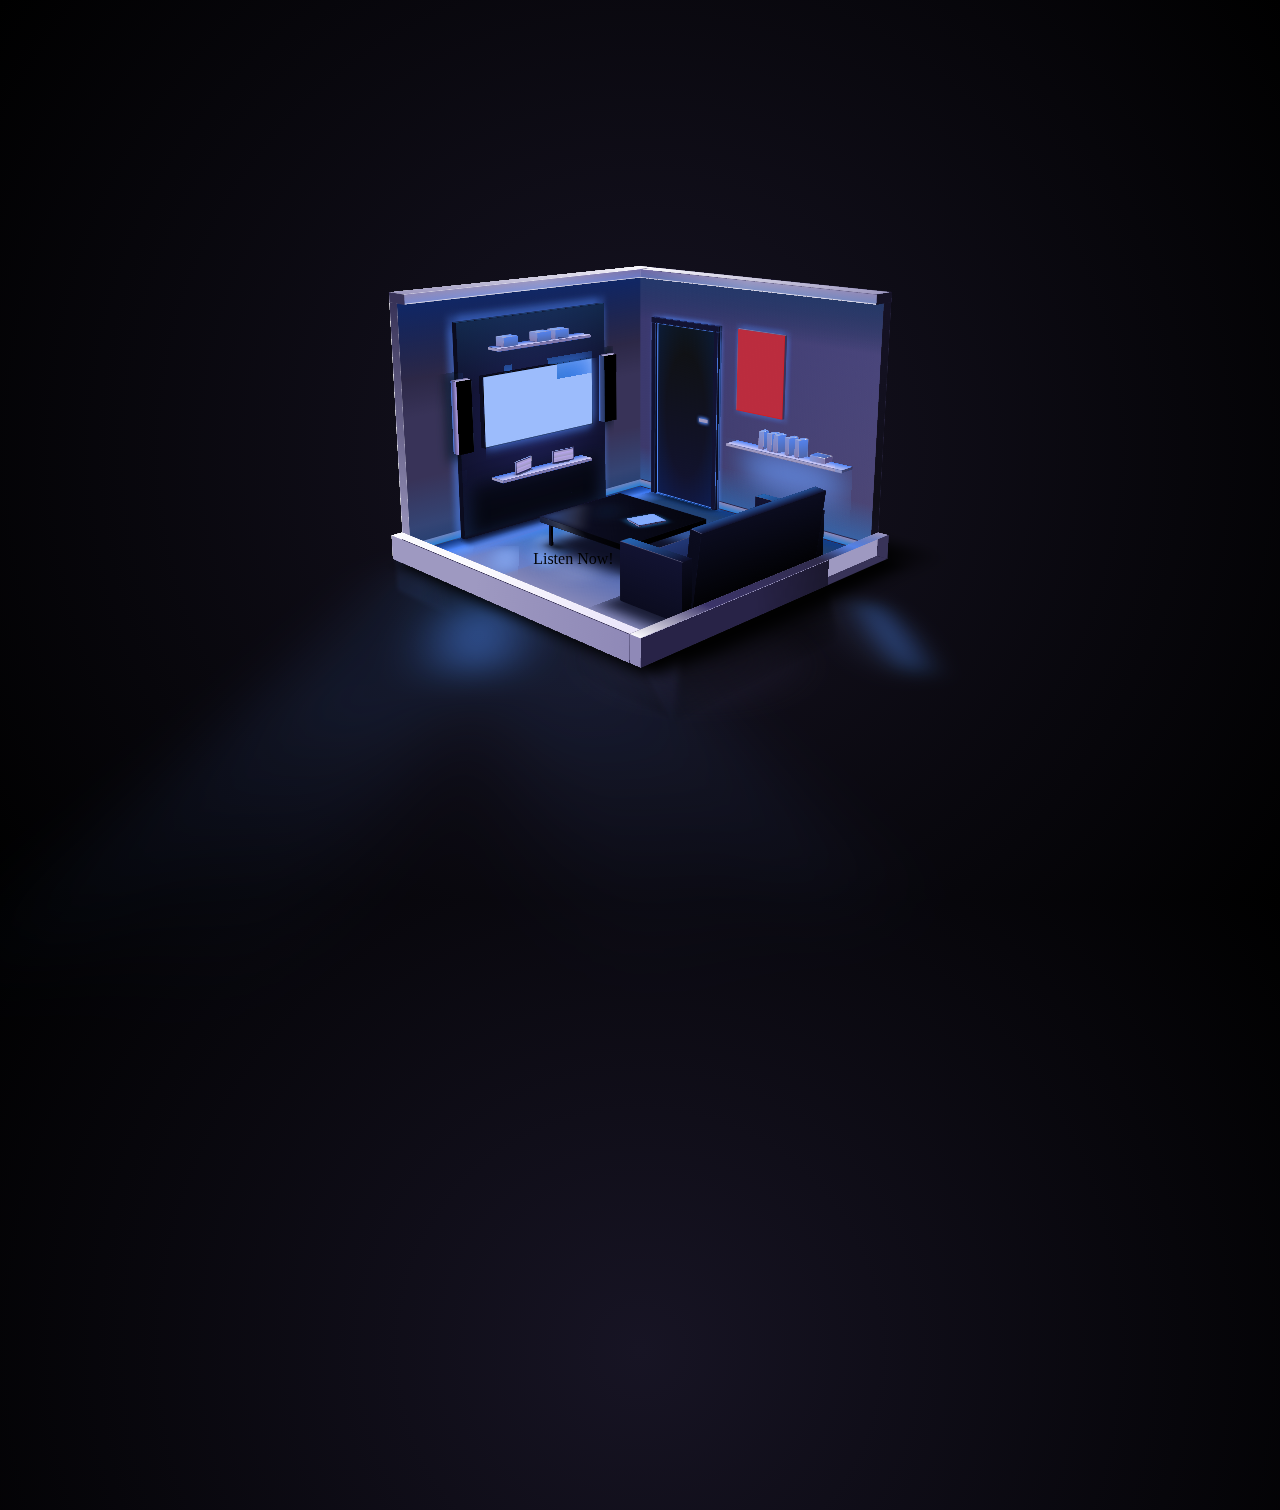
==== commit f950a0c8: "Estructura final del html" ====
--- a/index.html
+++ b/index.html
@@ -120,20 +120,12 @@
           </div>
         </div>
         <div class="cuadro-l">
-          <div class="cuadro-l__front face"> </div>
+          <div class="cuadro-l__front face" id="fan_gif"> </div>
           <div class="cuadro-l__back face"> </div>
           <div class="cuadro-l__right face"> </div>
           <div class="cuadro-l__left face"> </div>
           <div class="cuadro-l__top face"> </div>
           <div class="cuadro-l__bottom face"> </div>
-        </div>
-        <div class="cuadro-r">
-          <div class="cuadro-r__front face"> </div>
-          <div class="cuadro-r__back face"> </div>
-          <div class="cuadro-r__right face"> </div>
-          <div class="cuadro-r__left face"> </div>
-          <div class="cuadro-r__top face"> </div>
-          <div class="cuadro-r__bottom face"> </div>
         </div>
         <div class="librero">
           <div class="librero__front face"> </div>
@@ -372,6 +364,29 @@
         </div>
       </div>
 
+      <div class="container">
+        <div onclick="runLibby()">
+          <a href='#'class='playBut'>
+            
+        <!-- Generator: Adobe Illustrator 19.0.0, SVG Export Plug-In  -->
+        <svg version="1.1"
+           xmlns="http://www.w3.org/2000/svg" xmlns:xlink="http://www.w3.org/1999/xlink" xmlns:a="http://ns.adobe.com/AdobeSVGViewerExtensions/3.0/"
+           x="0px" y="0px" width="213.7px" height="213.7px" viewBox="0 0 213.7 213.7" enable-background="new 0 0 213.7 213.7"
+           xml:space="preserve">
+        
+        <polygon class='triangle' id="XMLID_18_" fill="none" stroke-width="7" stroke-linecap="round" stroke-linejoin="round" stroke-miterlimit="10" points="
+          73.5,62.5 148.5,105.8 73.5,149.1 "/>
+          
+        <circle class='circle' id="XMLID_17_" fill="none"  stroke-width="7" stroke-linecap="round" stroke-linejoin="round" stroke-miterlimit="10" cx="106.8" cy="106.8" r="103.3"/>
+        </svg>
+          </a>
+        </div>
+  
+        <div class="Texto" id="txt">
+          Listen Now!
+        </div>
+      </div>
+
       <script src="script.js" defer></script>
 </body>
 </html>